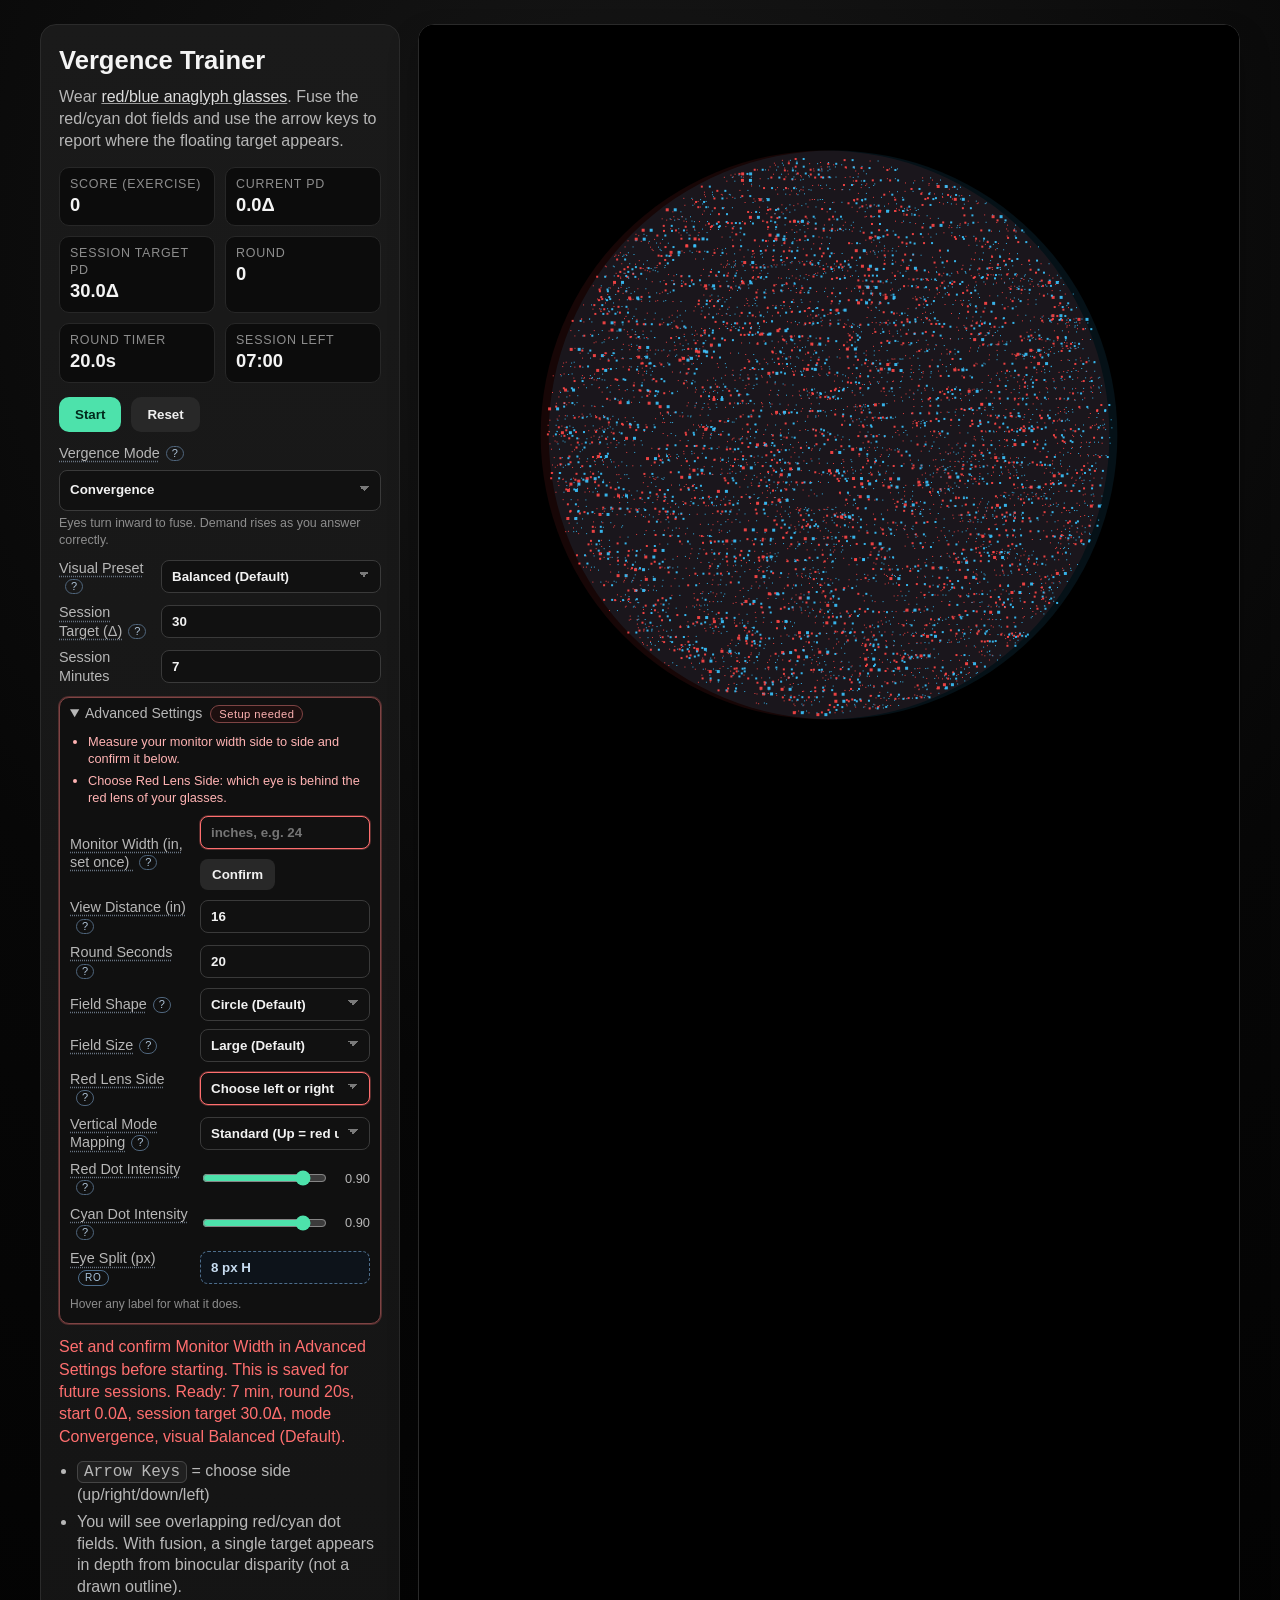
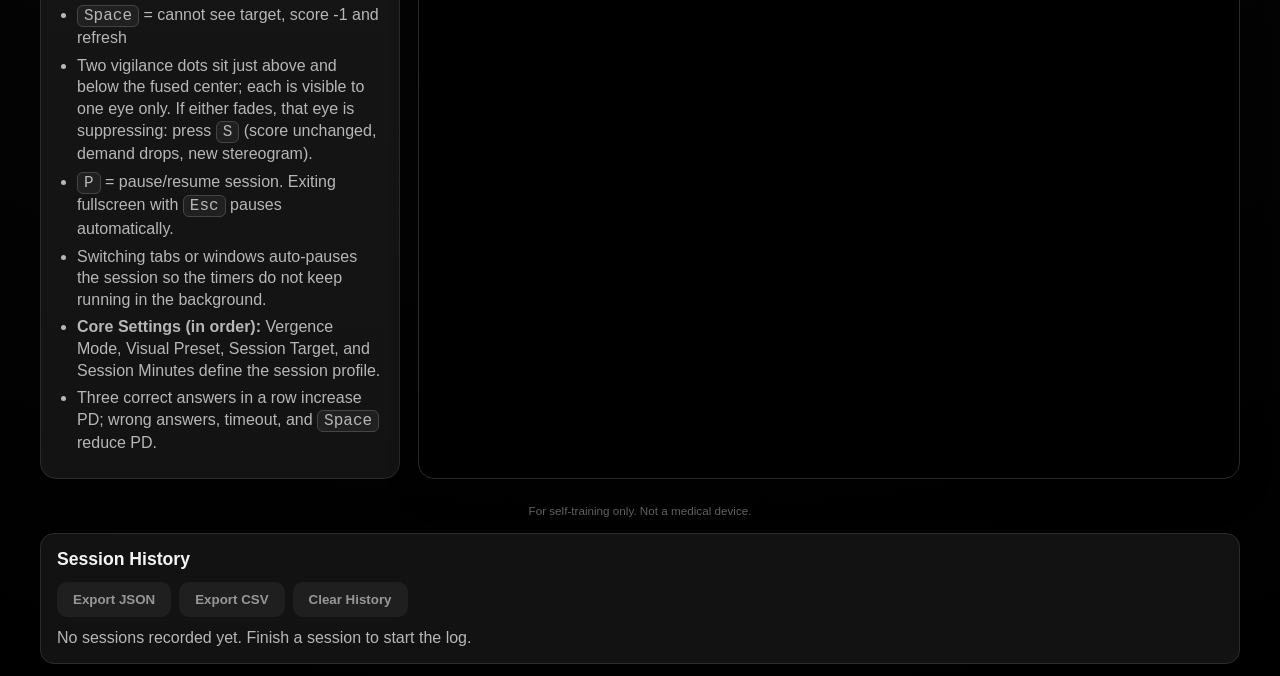
==== index.html @ b8f04f18 "feat: guided setup flow and hover documentation Real hover tooltips on every settings label replace " ====
<!doctype html>
<html lang="en">
  <head>
    <meta charset="UTF-8" />
    <meta name="viewport" content="width=device-width, initial-scale=1.0" />
    <title>Vergence Trainer</title>
    <link rel="stylesheet" href="styles.css" />
  </head>
  <body>
    <main class="layout">
      <section class="panel" aria-labelledby="appTitle">
        <h1 id="appTitle">Vergence Trainer</h1>
        <p class="intro-copy">
          Wear
          <a href="https://en.wikipedia.org/wiki/Anaglyph_3D" target="_blank" rel="noopener noreferrer">red/blue anaglyph glasses</a>.
          Fuse the red/cyan dot fields and use the arrow keys to report where
          the floating target appears.
        </p>

        <div class="hud">
          <div class="hud-item">
            <span class="label">Score (Exercise)</span>
            <strong id="score">0</strong>
          </div>
          <div class="hud-item">
            <span class="label">Current PD</span>
            <strong id="prism">0Δ</strong>
          </div>
          <div class="hud-item">
            <span class="label">Session Target PD</span>
            <strong id="goalPdHud">30Δ</strong>
          </div>
          <div class="hud-item">
            <span class="label">Round</span>
            <strong id="round">0</strong>
          </div>
          <div class="hud-item">
            <span class="label">Round Timer</span>
            <strong id="timer">20.0s</strong>
          </div>
          <div class="hud-item">
            <span class="label">Session Left</span>
            <strong id="sessionTimer">07:00</strong>
          </div>
        </div>

        <div class="controls">
          <button id="startBtn" type="button">Start</button>
          <button id="resetBtn" type="button" class="ghost">Reset</button>
        </div>

        <div class="setup-grid core-setup">
          <label
            for="vergenceMode"
            class="has-tooltip tip-wide"
            data-tip="- Convergence: eyes turn inward. Builds the reserve used for near work like reading.
- Divergence: eyes relax outward. Trains control for distance viewing.
- Alternating: swaps direction every round. Trains flexibility between the two.
- Random: unpredictable direction each round, so you cannot anticipate.
- Facility: jumps between a fixed easy/hard pair, scored in cycles per minute. Trains switching speed.
- Vergence Up/Down: vertical alignment work. Doctor-directed only."
          >Vergence Mode</label>
          <select id="vergenceMode"></select>
          <p id="vergenceModeDescription" class="mode-description"></p>
          <label
            for="visualPreset"
            class="has-tooltip"
            data-tip="How the dot field looks: dot sizes and how strongly the target stands out. Fine Dots is the hardest to see."
          >Visual Preset</label>
          <select id="visualPreset"></select>
          <label
            for="goalPd"
            class="has-tooltip"
            data-tip="The demand, in prism diopters, you are aiming to reach this session. Hitting it shows Target Met in the summary."
          >Session Target (Δ)</label>
          <input
            id="goalPd"
            type="number"
            min="1"
            max="500"
            step="1"
            value="30"
          />
          <label for="sessionMinutes">Session Minutes</label>
          <input
            id="sessionMinutes"
            type="number"
            min="1"
            max="30"
            step="1"
            value="7"
          />
        </div>

        <details class="advanced-setup">
          <summary>Advanced Settings<span id="setupNeededBadge" class="setup-badge" hidden>Setup needed</span></summary>
          <ul id="setupChecklist" class="setup-checklist" hidden></ul>
          <div class="setup-grid">
            <label
              for="monitorWidth"
              class="monitor-width-label has-tooltip"
              data-tip="Measure your screen side to side (not diagonally), in inches. Everything the app says in prism diopters is scaled from this, so it has to be right. If your measurement lands between marks, round up. Asked once, then saved in this browser."
            >
              Monitor Width (in, set once)
            </label>
            <div class="monitor-width-controls">
              <input
                id="monitorWidth"
                type="number"
                min="10"
                max="60"
                step="0.5"
                placeholder="inches, e.g. 24"
              />
              <button id="monitorWidthConfirmBtn" type="button" class="ghost" hidden>Confirm</button>
            </div>
            <label
              for="viewDistance"
              class="has-tooltip"
              data-tip="How far your eyes sit from the screen, in inches. Used together with Monitor Width to convert pixels into prism diopters."
            >View Distance (in)</label>
            <input
              id="viewDistance"
              type="number"
              min="8"
              max="60"
              step="0.5"
              value="16"
            />
            <label
              for="startPd"
              class="debug-only has-tooltip"
              data-tip="Debug only: the demand the session starts at instead of zero."
            >Start PD (Δ)</label>
            <input
              id="startPd"
              class="debug-only"
              type="number"
              min="0"
              max="500"
              step="1"
              value="0"
            />
            <label
              for="roundSeconds"
              class="has-tooltip"
              data-tip="How long you get to answer each round. Running out of time beeps and scores -1."
            >Round Seconds</label>
            <input
              id="roundSeconds"
              type="number"
              min="5"
              max="120"
              step="1"
              value="20"
            />
            <label
              for="fieldShape"
              class="has-tooltip"
              data-tip="The outline of the dot field, circle or square. Purely visual preference."
            >Field Shape</label>
            <select id="fieldShape">
              <option value="circle">Circle (Default)</option>
              <option value="square">Square</option>
            </select>
            <label
              for="fieldSize"
              class="has-tooltip"
              data-tip="Shrinks the whole dot field. A smaller field gives your eyes less to lock onto, which makes fusion harder."
            >Field Size</label>
            <select id="fieldSize">
              <option value="large">Large (Default)</option>
              <option value="medium">Medium</option>
              <option value="small">Small (Harder)</option>
            </select>
            <label
              for="redLensSide"
              class="has-tooltip"
              data-tip="Look at your glasses: which eye is behind the red lens? This sets which direction counts as convergence, so it must be answered once before starting. To double-check: in Convergence mode the fused field should float in front of the screen; if it sinks behind, pick the other side."
            >
              Red Lens Side
            </label>
            <select id="redLensSide">
              <option value="" disabled hidden>Choose left or right</option>
              <option value="left">Left eye</option>
              <option value="right">Right eye</option>
            </select>
            <label
              for="verticalPolarity"
              class="has-tooltip"
              data-tip="Flips which direction counts as Vergence Up versus Vergence Down, if testing with your doctor shows your setup runs opposite."
            >Vertical Mode Mapping</label>
            <select id="verticalPolarity">
              <option value="standard">Standard (Up = red up)</option>
              <option value="flipped">Flipped (Up = blue up)</option>
            </select>
            <label
              for="leftDotIntensity"
              class="has-tooltip"
              data-tip="Fixes ghosting: with glasses on, close one eye at a time. If red dots faintly show through the wrong lens, lower this until they disappear."
            >Red Dot Intensity</label>
            <div class="intensity-control">
              <input id="leftDotIntensity" type="range" min="0.3" max="1" step="0.05" value="0.9" />
              <span id="leftDotIntensityValue" class="intensity-value">0.90</span>
            </div>
            <label
              for="rightDotIntensity"
              class="has-tooltip"
              data-tip="Fixes ghosting: with glasses on, close one eye at a time. If cyan dots faintly show through the wrong lens, lower this until they disappear."
            >Cyan Dot Intensity</label>
            <div class="intensity-control">
              <input id="rightDotIntensity" type="range" min="0.3" max="1" step="0.05" value="0.9" />
              <span id="rightDotIntensityValue" class="intensity-value">0.90</span>
            </div>
            <label
              for="lrSplit"
              class="readonly-label has-tooltip"
              data-tip="Read-only: how far apart the red and cyan fields are drawn right now, in screen pixels, tagged H (horizontal) or V (vertical)."
            >Eye Split (px)</label>
            <input id="lrSplit" type="text" value="0 px" readonly />
          </div>
          <p class="advanced-hint">Hover any label for what it does.</p>
          <ul class="advanced-help-list debug-only">
            <li><strong>Debug Shortcuts:</strong> <kbd>[</kbd> or <kbd>-</kbd> / <kbd>_</kbd> for -1; <kbd>]</kbd> or <kbd>=</kbd> / <kbd>+</kbd> for +1. Works in fullscreen.</li>
          </ul>
        </details>
        <p id="status" class="status" aria-live="polite">Press Start to begin.</p>
        <div id="pauseCard" class="pause-card" hidden>
          <strong class="pause-title">Session Paused</strong>
          <div class="pause-grid">
            <span class="pause-key">Exercise</span>
            <strong id="pauseExerciseName">Vergence Trainer</strong>
            <span class="pause-key">Vergence</span>
            <strong id="pauseVergenceMode">Convergence</strong>
            <span class="pause-key">Eye Split</span>
            <strong id="pauseLrSplit">0 px</strong>
          </div>
        </div>
        <p id="debugStatus" class="debug-status" hidden></p>
        <div id="debugControls" class="debug-controls" hidden>
          <button id="debugDownBtn" type="button" class="ghost debug-btn" aria-label="Decrease difficulty">-</button>
          <button id="debugUpBtn" type="button" class="ghost debug-btn" aria-label="Increase difficulty">+</button>
        </div>

        <ul class="instructions">
          <li><kbd>Arrow Keys</kbd> = choose side (up/right/down/left)</li>
          <li>
            You will see overlapping red/cyan dot fields. With fusion,
            a single target appears in depth from binocular disparity (not a
            drawn outline).
          </li>
          <li><kbd>Space</kbd> = cannot see target, score -1 and refresh</li>
          <li>
            Two vigilance dots sit just above and below the fused center; each
            is visible to one eye only. If either fades, that eye is
            suppressing: press <kbd>S</kbd> (score unchanged, demand drops,
            new stereogram).
          </li>
          <li><kbd>P</kbd> = pause/resume session. Exiting fullscreen with <kbd>Esc</kbd> pauses automatically.</li>
          <li>Switching tabs or windows auto-pauses the session so the timers do not keep running in the background.</li>
          <li>
            <strong>Core Settings (in order):</strong> Vergence Mode,
            Visual Preset, Session Target, and Session Minutes define the
            session profile.
          </li>
          <li>
            Three correct answers in a row increase PD; wrong answers, timeout,
            and <kbd>Space</kbd> reduce PD.
          </li>
        </ul>
      </section>

      <section id="viewerWrap" class="viewer-wrap">
        <canvas
          id="viewer"
          width="680"
          height="680"
          aria-label="Vergence training target"
          role="img"
        ></canvas>
      </section>
    </main>
    <p class="disclaimer-note page-footer-warning">
      For self-training only. Not a medical device.
    </p>

    <section id="summaryCard" class="summary-card hidden" aria-live="polite">
      <h2>Session Summary</h2>
      <div class="summary-grid">
        <div><span>Result</span><strong id="sumResult">-</strong></div>
        <div><span>Best PD</span><strong id="sumBestPd">0Δ</strong></div>
        <div><span>Session Target PD</span><strong id="sumGoalPd">30Δ</strong></div>
        <div><span>Total Score</span><strong id="sumScore">0</strong></div>
        <div><span>Exercise Scores</span><strong id="sumExerciseScores">Convergence 0 | Divergence 0</strong></div>
        <div><span>Ranges (Break/Rec)</span><strong id="sumRanges">-</strong></div>
        <div><span>Facility</span><strong id="sumFacility">-</strong></div>
        <div><span>Rounds</span><strong id="sumRounds">0</strong></div>
        <div><span>Session Time</span><strong id="sumDuration">00:00</strong></div>
        <div><span>Correct</span><strong id="sumCorrect">0</strong></div>
        <div><span>Wrong</span><strong id="sumWrong">0</strong></div>
        <div><span>Timeouts</span><strong id="sumTimeouts">0</strong></div>
        <div><span>Skips</span><strong id="sumSkips">0</strong></div>
        <div><span>Suppressions</span><strong id="sumSuppressions">0</strong></div>
      </div>
    </section>

    <section id="historyCard" class="summary-card history-card">
      <h2>Session History</h2>
      <div class="history-actions">
        <button id="historyExportJsonBtn" type="button" class="ghost">Export JSON</button>
        <button id="historyExportCsvBtn" type="button" class="ghost">Export CSV</button>
        <button id="historyClearBtn" type="button" class="ghost">Clear History</button>
      </div>
      <p id="historyEmpty">No sessions recorded yet. Finish a session to start the log.</p>
      <div id="historyTrendWrap" class="history-trend-wrap" hidden>
        <div class="trend-legend">
          <span class="trend-legend-item"><i class="trend-swatch trend-swatch-best"></i>Best PD</span>
          <span class="trend-legend-item"><i class="trend-swatch trend-swatch-break"></i>Break point</span>
        </div>
        <canvas
          id="historyTrend"
          height="160"
          role="img"
          aria-label="Best PD and break point per session over time"
        ></canvas>
        <div id="historyTrendTooltip" class="trend-tooltip" hidden></div>
      </div>
      <div class="history-table-wrap">
        <table id="historyTable" hidden>
          <thead>
            <tr>
              <th>Date</th>
              <th>Mode</th>
              <th>Best PD</th>
              <th>Break/Rec</th>
              <th>Score</th>
              <th>Rounds</th>
              <th>Suppr.</th>
            </tr>
          </thead>
          <tbody id="historyTableBody"></tbody>
        </table>
      </div>
    </section>

    <script src="config.js"></script>
    <script src="vergence-core.js"></script>
    <script src="app.js"></script>
  </body>
</html>
---- styles.css ----
:root {
  --bg: #050505;
  --panel: #131313;
  --text: #f4f4f4;
  --muted: #b7b7b7;
  --accent: #4de2ab;
  --danger: #ff6f6f;
}

* {
  box-sizing: border-box;
}

[hidden] {
  display: none !important;
}

body {
  margin: 0;
  min-height: 100vh;
  font-family: "Trebuchet MS", "Segoe UI", sans-serif;
  line-height: 1.35;
  background: radial-gradient(circle at 50% 10%, #171717 0%, #070707 40%, #000000 100%);
  color: var(--text);
}

body.session-active {
  display: grid;
  place-items: center;
  background: #000;
}

body.session-active .layout {
  width: min(96vw, 96vh);
  margin: 0;
  grid-template-columns: 1fr;
  gap: 0;
}

body.session-active .panel {
  display: none;
}

body.session-active .viewer-wrap {
  border-color: #000;
  border-radius: 0;
  box-shadow: none;
  background: #000;
}

body.session-active #viewer {
  width: min(96vw, 96vh);
  max-width: 96vw;
  max-height: 96vh;
}

.layout {
  width: min(1200px, 96vw);
  margin: 24px auto;
  display: grid;
  grid-template-columns: minmax(290px, 360px) 1fr;
  gap: 18px;
}

.panel {
  padding: 18px;
  border: 1px solid #2b2b2b;
  border-radius: 16px;
  background: linear-gradient(180deg, #1a1a1a, var(--panel));
}

h1 {
  margin: 0 0 8px;
  font-size: 1.6rem;
}

p {
  margin: 0 0 14px;
  color: var(--muted);
  line-height: 1.4;
}

.intro-copy a,
.intro-copy a:visited {
  color: #dedede;
  text-decoration-color: #9a9a9a;
}

.intro-copy a:hover,
.intro-copy a:focus-visible {
  color: #f4f4f4;
  text-decoration-color: #d0d0d0;
}

.hud {
  display: grid;
  grid-template-columns: repeat(2, minmax(100px, 1fr));
  gap: 10px;
  margin-bottom: 14px;
}

.hud-item {
  padding: 8px 10px;
  border-radius: 10px;
  background: #0c0c0c;
  border: 1px solid #272727;
}

.label {
  display: block;
  font-size: 0.78rem;
  letter-spacing: 0.06em;
  text-transform: uppercase;
  color: #8d8d8d;
}

.hud-item strong {
  font-size: 1.15rem;
}

.controls {
  display: flex;
  gap: 10px;
  margin-bottom: 12px;
}

.setup-grid {
  display: grid;
  grid-template-columns: minmax(0, 1fr) 170px;
  align-items: center;
  column-gap: 12px;
  row-gap: 8px;
}

.core-setup {
  margin-bottom: 12px;
  grid-template-columns: minmax(0, 1fr) minmax(0, 220px);
}

.core-setup label[for="vergenceMode"],
.core-setup #vergenceMode {
  grid-column: 1 / -1;
}

.debug-only {
  display: none;
}

body.debug-mode .debug-only {
  display: revert;
}

body.training-live .intro-copy,
body.training-live .core-setup,
body.training-live .advanced-setup,
body.training-live .instructions {
  display: none;
}

.advanced-setup {
  margin: 0 0 12px;
  border: 1px solid #2f2f2f;
  border-radius: 10px;
  background: #101010;
  padding: 6px 10px 10px;
}

.advanced-setup.needs-attention {
  border-color: #7e4444;
  box-shadow: 0 0 0 1px rgb(255 111 111 / 25%);
}

.advanced-setup summary {
  cursor: pointer;
  font-size: 0.88rem;
  color: var(--muted);
  user-select: none;
}

.setup-checklist {
  margin: 10px 0 2px;
  padding-left: 18px;
  color: #ffb3b3;
  font-size: 0.8rem;
}

.setup-checklist li {
  margin-bottom: 4px;
  line-height: 1.35;
}

.setup-badge {
  white-space: nowrap;
  margin-left: 8px;
  padding: 2px 8px;
  border-radius: 999px;
  border: 1px solid #7e4444;
  background: #1d0f0f;
  color: #ffb3b3;
  font-size: 0.7rem;
  letter-spacing: 0.04em;
}

.setup-grid input.needs-value,
.setup-grid select.needs-value {
  border-color: var(--danger);
  box-shadow: 0 0 0 1px rgb(255 111 111 / 30%);
}

.advanced-hint {
  margin: 10px 0 0;
  font-size: 0.75rem;
  color: #8d8d8d;
}

.core-setup .mode-description {
  grid-column: 1 / -1;
  margin: -4px 0 2px;
  font-size: 0.78rem;
  color: #8d8d8d;
  line-height: 1.35;
}

.advanced-setup .setup-grid {
  margin-top: 10px;
}

.advanced-help-list {
  margin: 10px 0 0;
  padding-left: 18px;
  color: #a0a5aa;
  font-size: 0.78rem;
}

.advanced-help-list li {
  margin-bottom: 5px;
  line-height: 1.35;
}

/* Labels wrap instead of overflowing, so a long label can never run under
   the control next to it no matter how the text changes later. */
.setup-grid label {
  font-size: 0.9rem;
  color: var(--muted);
  white-space: normal;
  overflow-wrap: break-word;
  min-width: 0;
  line-height: 1.28;
}

.setup-grid label.has-tooltip {
  cursor: help;
  position: relative;
  text-decoration-line: underline;
  text-decoration-style: dotted;
  text-decoration-color: #687482;
  text-underline-offset: 3px;
}

.setup-grid label.has-tooltip::before {
  content: attr(data-tip);
  white-space: pre-line;
  position: absolute;
  left: 0;
  bottom: calc(100% + 8px);
  width: 250px;
  padding: 8px 10px;
  border-radius: 8px;
  border: 1px solid #44576c;
  background: #0f1722;
  color: #d8e4f0;
  font-size: 0.75rem;
  font-weight: 400;
  line-height: 1.4;
  white-space: normal;
  z-index: 6;
  opacity: 0;
  visibility: hidden;
  pointer-events: none;
  transition: opacity 120ms ease;
}

.setup-grid label.has-tooltip:hover::before {
  opacity: 1;
  visibility: visible;
}

.setup-grid label.tip-wide::before {
  width: 300px;
}

.setup-grid label.has-tooltip::after {
  content: "?";
  display: inline-block;
  margin-left: 6px;
  padding: 0 5px;
  border: 1px solid #4f657c;
  border-radius: 999px;
  color: #aec3d8;
  font-size: 0.69rem;
  line-height: 1.2;
  vertical-align: 1px;
}

.setup-grid label.readonly-label::after {
  content: "RO";
  margin-left: 8px;
  padding: 1px 6px;
  border-radius: 999px;
  border: 1px solid #4d6d8b;
  color: #a8c4dc;
  font-size: 0.63rem;
  letter-spacing: 0.08em;
  text-transform: uppercase;
}

.setup-grid input,
.setup-grid select {
  width: 100%;
  padding: 8px 10px;
  border-radius: 8px;
  border: 1px solid #3a3a3a;
  background: #111;
  color: #f2f2f2;
  font-weight: 700;
}

.intensity-control {
  display: flex;
  align-items: center;
  gap: 8px;
}

.setup-grid .intensity-control input[type="range"] {
  padding: 0;
  border: 0;
  background: transparent;
  accent-color: var(--accent);
}

.intensity-value {
  min-width: 2.6em;
  text-align: right;
  font-size: 0.8rem;
  color: var(--muted);
}

.monitor-width-controls {
  display: flex;
  flex-direction: column;
  align-items: stretch;
  gap: 10px;
}

.monitor-width-controls input {
  min-width: 0;
}

.monitor-width-controls button {
  padding: 8px 12px;
  border-radius: 8px;
  white-space: nowrap;
  align-self: flex-start;
}

.setup-grid select {
  appearance: none;
  background-image: linear-gradient(45deg, transparent 50%, #7a7a7a 50%), linear-gradient(135deg, #7a7a7a 50%, transparent 50%);
  background-position: calc(100% - 16px) calc(50% - 2px), calc(100% - 11px) calc(50% - 2px);
  background-size: 5px 5px, 5px 5px;
  background-repeat: no-repeat;
  padding-right: 30px;
}

#vergenceMode {
  white-space: normal;
  line-height: 1.2;
  min-height: 2.55rem;
}

#vergenceMode option {
  white-space: normal;
}

.setup-grid input:disabled,
.setup-grid select:disabled {
  opacity: 0.7;
}

.setup-grid input[readonly] {
  background: #0d131a;
  border: 1px dashed #4d6d8b;
  color: #c7dcf0;
  cursor: default;
  font-weight: 600;
}

button {
  border: 0;
  border-radius: 10px;
  padding: 10px 16px;
  font-weight: 700;
  cursor: pointer;
  background: var(--accent);
  color: #02291c;
}

button:disabled {
  opacity: 0.6;
  cursor: not-allowed;
}

button:focus-visible,
.setup-grid input:focus-visible,
.setup-grid select:focus-visible {
  outline: 2px solid var(--accent);
  outline-offset: 2px;
}

button.ghost {
  background: #282828;
  color: #f0f0f0;
}

.status {
  min-height: 22px;
  margin-bottom: 12px;
  color: var(--text);
}

.disclaimer-note {
  margin: 10px auto 14px;
  color: #868686;
  font-size: 0.73rem;
  opacity: 0.72;
  text-align: center;
}

.page-footer-warning {
  width: min(1200px, 96vw);
}

body.training-live .page-footer-warning,
body.session-active .page-footer-warning {
  display: none;
}

.status.danger {
  color: var(--danger);
}

.pause-card {
  margin: -2px 0 12px;
  padding: 10px 12px;
  border-radius: 10px;
  border: 1px solid #2e4f6e;
  background: #0f1722;
}

.pause-title {
  display: block;
  margin-bottom: 8px;
  font-size: 0.9rem;
}

.pause-grid {
  display: grid;
  grid-template-columns: 88px minmax(0, 1fr);
  column-gap: 10px;
  row-gap: 5px;
  align-items: center;
}

.pause-key {
  font-size: 0.72rem;
  text-transform: uppercase;
  letter-spacing: 0.06em;
  color: #a0b6cc;
}

.debug-status {
  margin: -4px 0 12px;
  padding: 8px 10px;
  border-radius: 8px;
  border: 1px dashed #33584a;
  background: #0d1512;
  color: #a7f4d6;
  font-family: ui-monospace, SFMono-Regular, Menlo, monospace;
  font-size: 0.78rem;
  line-height: 1.35;
}

.debug-controls {
  display: flex;
  gap: 8px;
  margin: -6px 0 12px;
}

.debug-btn {
  min-width: 44px;
  padding: 8px 12px;
  font-size: 1.05rem;
  line-height: 1;
}

.instructions {
  margin: 0;
  padding-left: 18px;
  color: var(--muted);
}

.instructions li {
  margin-bottom: 6px;
}

kbd {
  font-family: ui-monospace, SFMono-Regular, Menlo, monospace;
  background: #202020;
  border: 1px solid #454545;
  border-radius: 6px;
  padding: 1px 6px;
}

.viewer-wrap {
  border-radius: 16px;
  border: 1px solid #2a2a2a;
  overflow: hidden;
  background: #000;
  box-shadow: 0 16px 30px rgb(0 0 0 / 25%);
}

.summary-card {
  width: min(1200px, 96vw);
  margin: 12px auto 24px;
  padding: 14px 16px;
  border-radius: 14px;
  border: 1px solid #2b2b2b;
  background: #121212;
}

.summary-card.hidden {
  display: none;
}

.summary-card h2 {
  margin: 0 0 10px;
  font-size: 1.1rem;
}

.summary-grid {
  display: grid;
  grid-template-columns: repeat(auto-fit, minmax(130px, 1fr));
  gap: 8px;
}

.summary-grid div {
  padding: 8px 10px;
  border-radius: 9px;
  background: #0c0c0c;
  border: 1px solid #292929;
}

.summary-grid span {
  display: block;
  color: var(--muted);
  font-size: 0.77rem;
  text-transform: uppercase;
  letter-spacing: 0.05em;
}

.summary-grid strong {
  font-size: 1rem;
}

#viewer {
  width: 100%;
  height: auto;
  display: block;
  background: #000;
}

body.training-live .history-card,
body.session-active .history-card {
  display: none;
}

.history-actions {
  display: flex;
  gap: 8px;
  margin-bottom: 10px;
}

.history-table-wrap {
  overflow-x: auto;
}

.history-card table {
  width: 100%;
  border-collapse: collapse;
  font-size: 0.85rem;
}

.history-card th,
.history-card td {
  padding: 6px 10px;
  text-align: left;
  border-bottom: 1px solid #242424;
  white-space: nowrap;
}

.history-card th {
  color: var(--muted);
  font-size: 0.72rem;
  text-transform: uppercase;
  letter-spacing: 0.05em;
}

#historyEmpty {
  margin: 0;
  color: var(--muted);
}

.history-trend-wrap {
  position: relative;
  margin-bottom: 12px;
}

#historyTrend {
  display: block;
  width: 100%;
  height: 160px;
}

.trend-legend {
  display: flex;
  gap: 14px;
  margin-bottom: 6px;
  font-size: 0.78rem;
  color: var(--muted);
}

.trend-legend-item {
  display: inline-flex;
  align-items: center;
  gap: 6px;
}

.trend-swatch {
  width: 10px;
  height: 10px;
  border-radius: 3px;
}

.trend-swatch-best {
  background: #28a878;
}

.trend-swatch-break {
  background: #5b8ae6;
}

.trend-tooltip {
  position: absolute;
  top: 8px;
  padding: 6px 9px;
  border-radius: 8px;
  border: 1px solid #333;
  background: #1c1c1c;
  color: var(--text);
  font-size: 0.75rem;
  line-height: 1.4;
  pointer-events: none;
  white-space: nowrap;
  z-index: 2;
}

@media (max-width: 920px) {
  .layout {
    grid-template-columns: 1fr;
  }
}

@media (max-width: 520px) {
  .setup-grid {
    grid-template-columns: 1fr;
  }
}
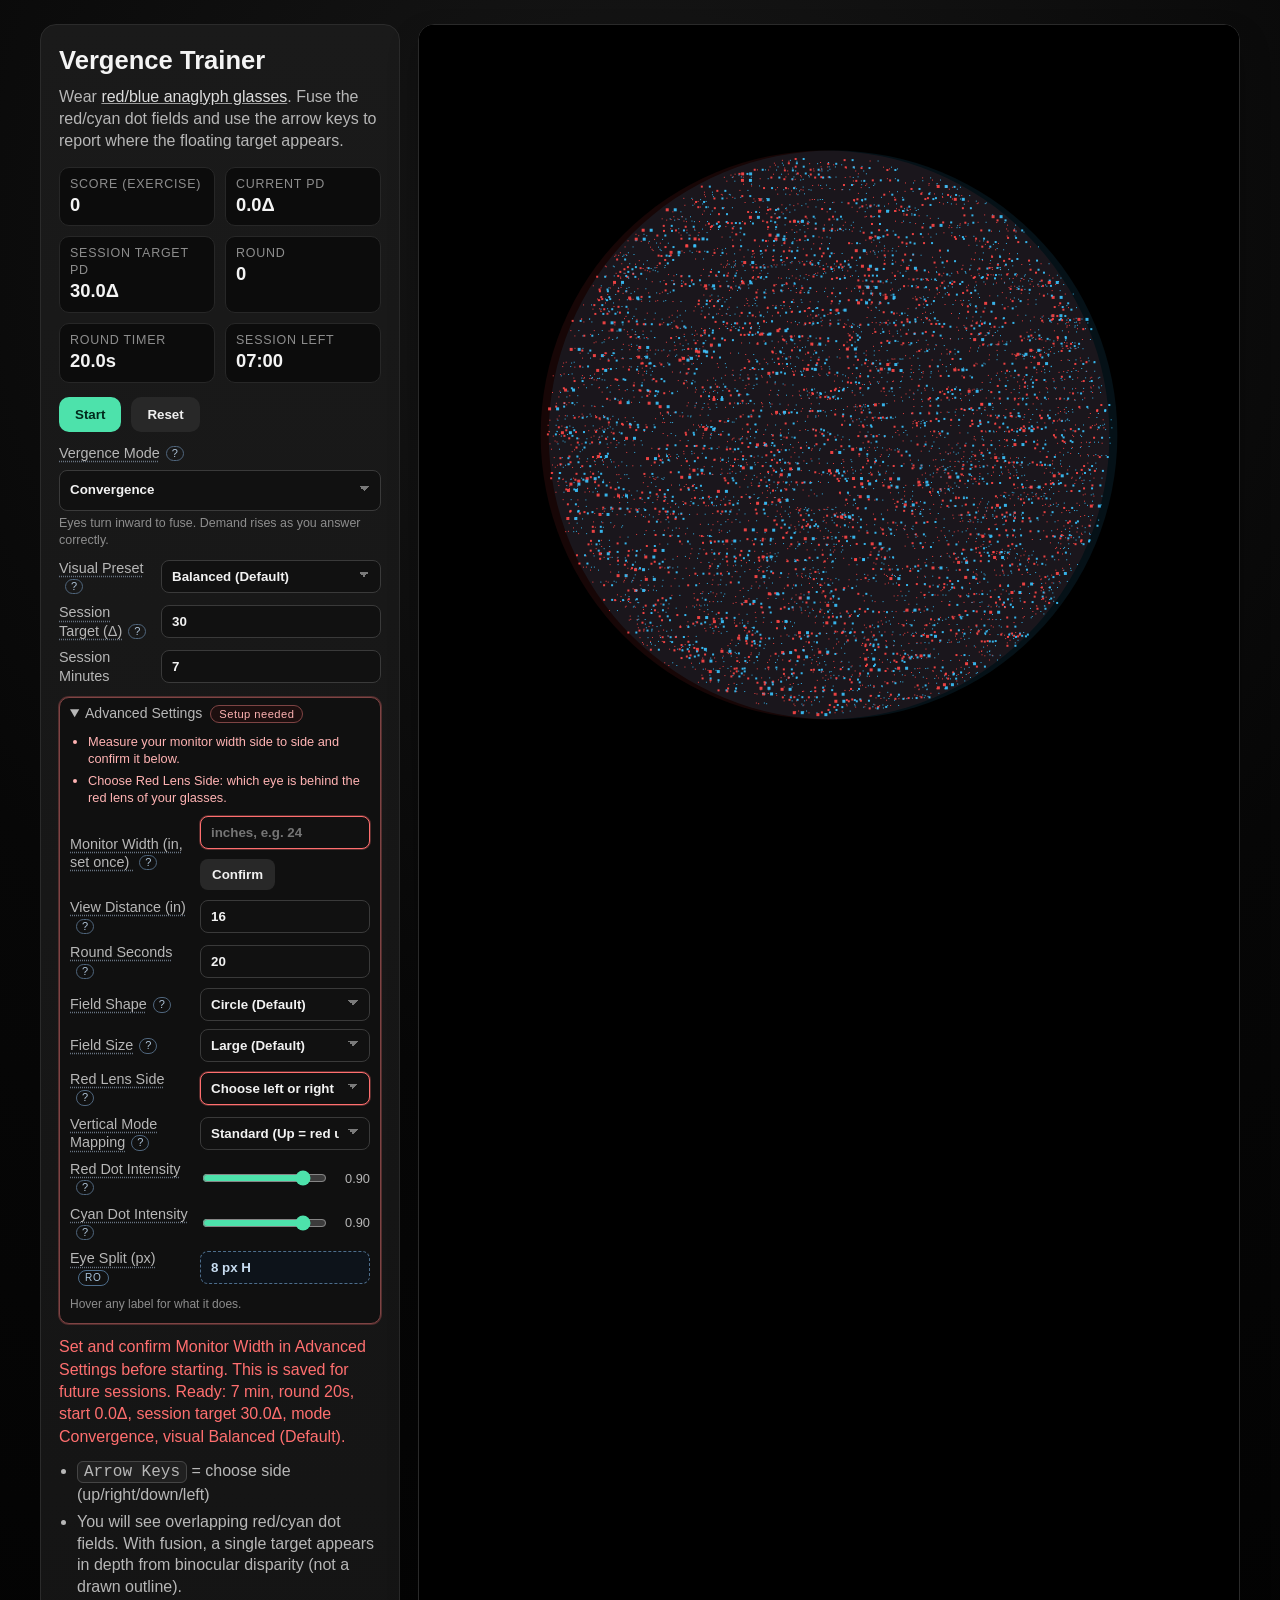
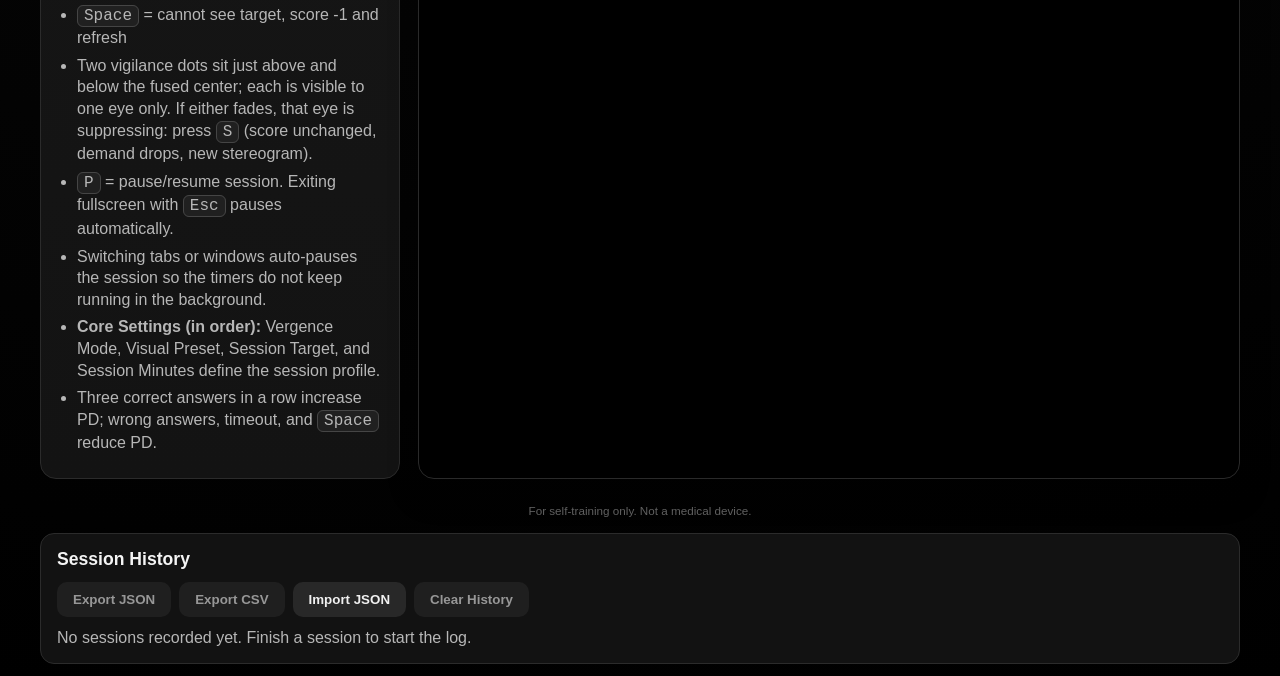
==== commit 9a48994d: "feat: import session history from an exported JSON file Adds an Import JSON control that merges a pr" ====
--- a/index.html
+++ b/index.html
@@ -309,7 +309,9 @@
       <div class="history-actions">
         <button id="historyExportJsonBtn" type="button" class="ghost">Export JSON</button>
         <button id="historyExportCsvBtn" type="button" class="ghost">Export CSV</button>
+        <button id="historyImportBtn" type="button" class="ghost">Import JSON</button>
         <button id="historyClearBtn" type="button" class="ghost">Clear History</button>
+        <input id="historyImportFile" type="file" accept="application/json,.json" hidden />
       </div>
       <p id="historyEmpty">No sessions recorded yet. Finish a session to start the log.</p>
       <div id="historyTrendWrap" class="history-trend-wrap" hidden>
--- a/styles.css
+++ b/styles.css
@@ -272,7 +272,6 @@
   font-size: 0.75rem;
   font-weight: 400;
   line-height: 1.4;
-  white-space: normal;
   z-index: 6;
   opacity: 0;
   visibility: hidden;
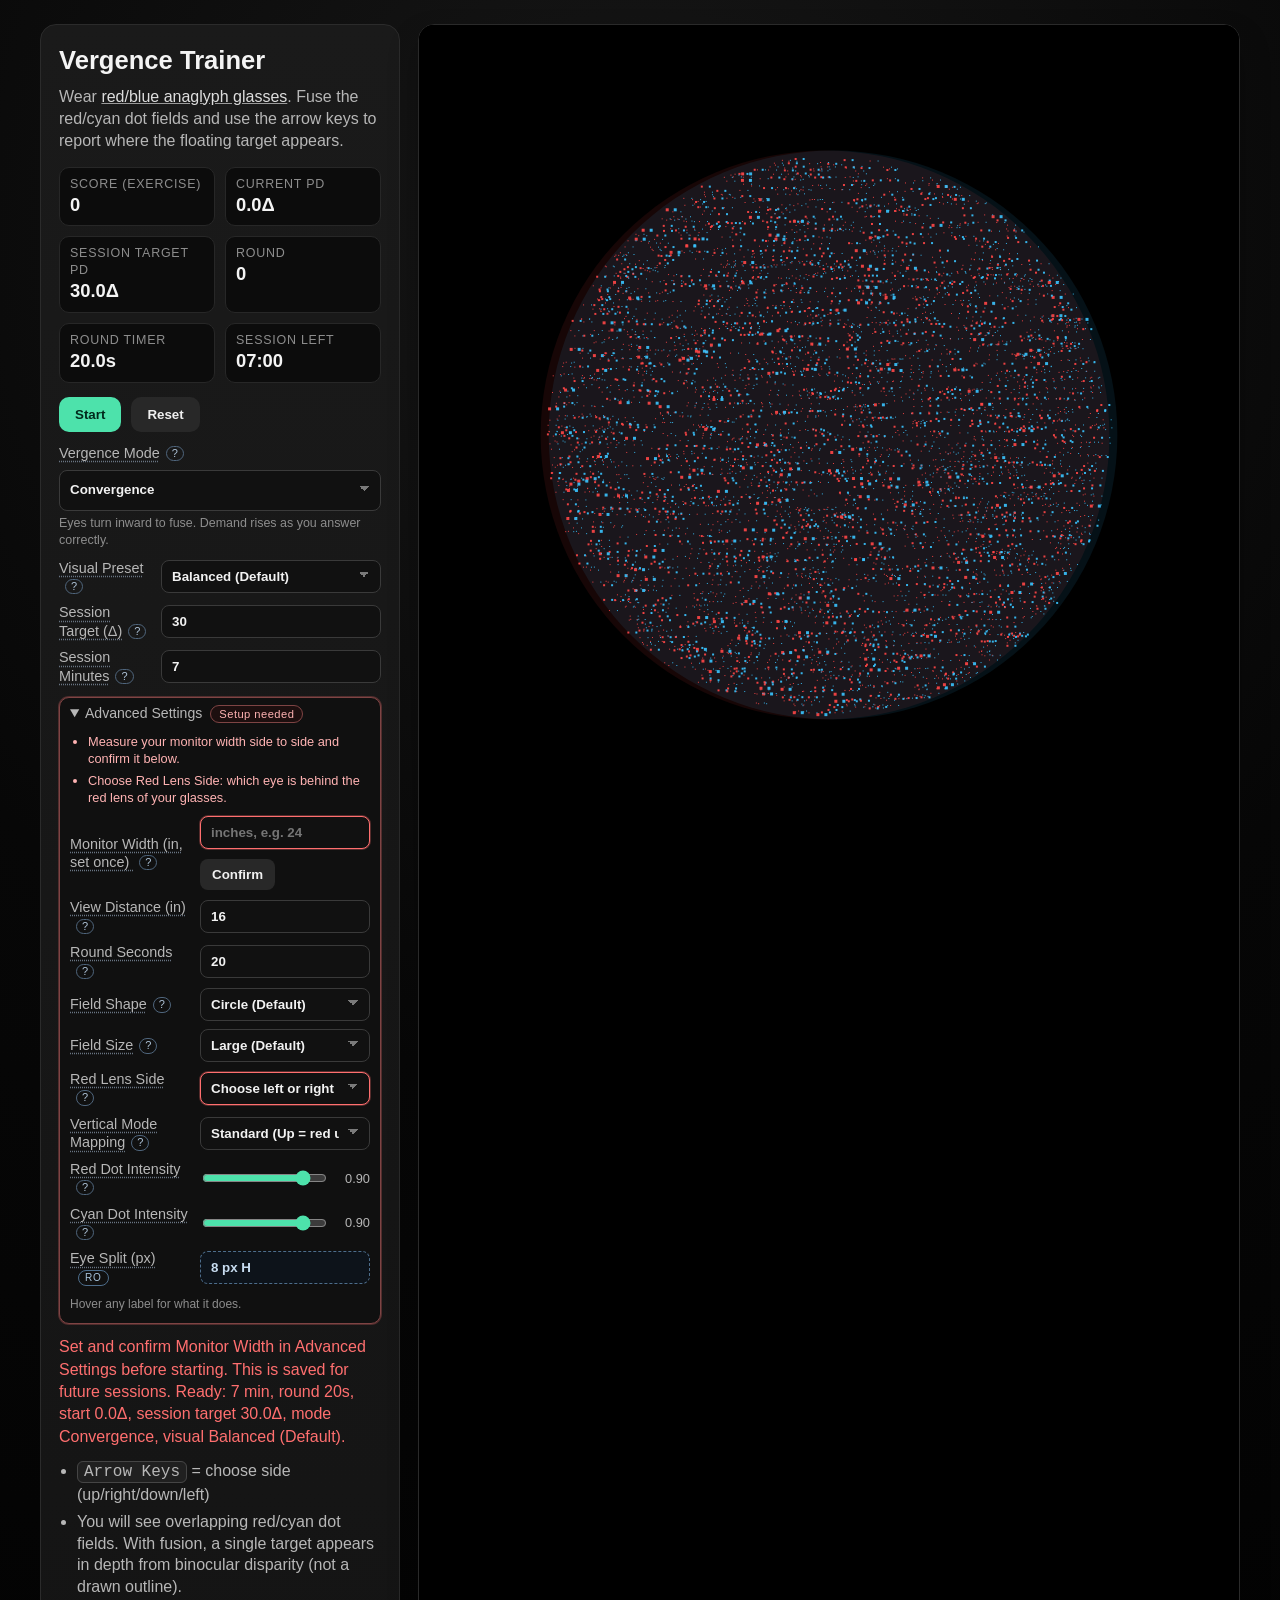
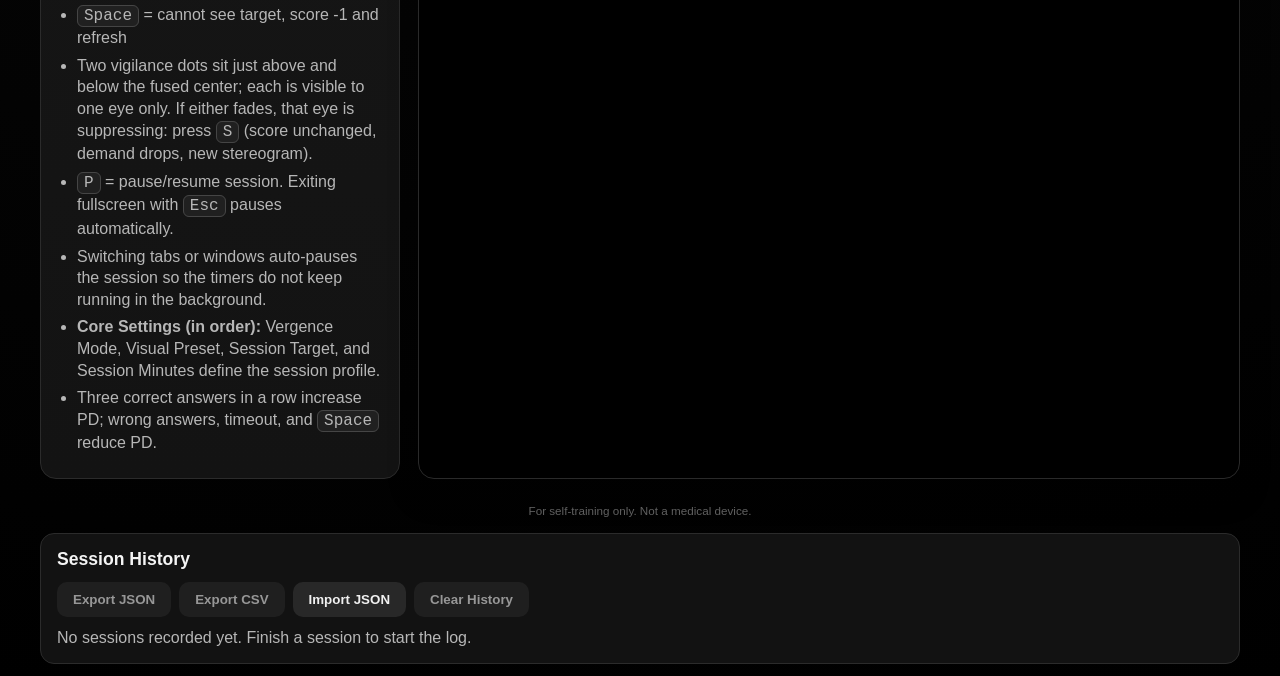
==== commit 8b632b87: "feat: explain defaults in setting tooltips The red/cyan dot intensity tooltips now say why the value" ====
--- a/index.html
+++ b/index.html
@@ -58,6 +58,7 @@
 - Alternating: swaps direction every round. Trains flexibility between the two.
 - Random: unpredictable direction each round, so you cannot anticipate.
 - Facility: jumps between a fixed easy/hard pair, scored in cycles per minute. Trains switching speed.
+- Smooth: convergence demand climbs slowly while you hold fusion. Trains smooth (tonic) vergence.
 - Vergence Up/Down: vertical alignment work. Doctor-directed only."
           >Vergence Mode</label>
           <select id="vergenceMode"></select>
@@ -81,7 +82,11 @@
             step="1"
             value="30"
           />
-          <label for="sessionMinutes">Session Minutes</label>
+          <label
+            for="sessionMinutes"
+            class="has-tooltip"
+            data-tip="How long the whole session runs before the summary appears."
+          >Session Minutes</label>
           <input
             id="sessionMinutes"
             type="number"
@@ -197,7 +202,7 @@
             <label
               for="leftDotIntensity"
               class="has-tooltip"
-              data-tip="Fixes ghosting: with glasses on, close one eye at a time. If red dots faintly show through the wrong lens, lower this until they disappear."
+              data-tip="Brightness of the red dots, 0.3 to 1.0. It sits just under full by default so the dots stay crisp without glare or bleed. Lower it if, with glasses on and one eye closed at a time, red dots show faintly through the wrong lens (ghosting)."
             >Red Dot Intensity</label>
             <div class="intensity-control">
               <input id="leftDotIntensity" type="range" min="0.3" max="1" step="0.05" value="0.9" />
@@ -206,7 +211,7 @@
             <label
               for="rightDotIntensity"
               class="has-tooltip"
-              data-tip="Fixes ghosting: with glasses on, close one eye at a time. If cyan dots faintly show through the wrong lens, lower this until they disappear."
+              data-tip="Brightness of the cyan dots, 0.3 to 1.0. It sits just under full by default so the dots stay crisp without glare or bleed. Lower it if, with glasses on and one eye closed at a time, cyan dots show faintly through the wrong lens (ghosting)."
             >Cyan Dot Intensity</label>
             <div class="intensity-control">
               <input id="rightDotIntensity" type="range" min="0.3" max="1" step="0.05" value="0.9" />
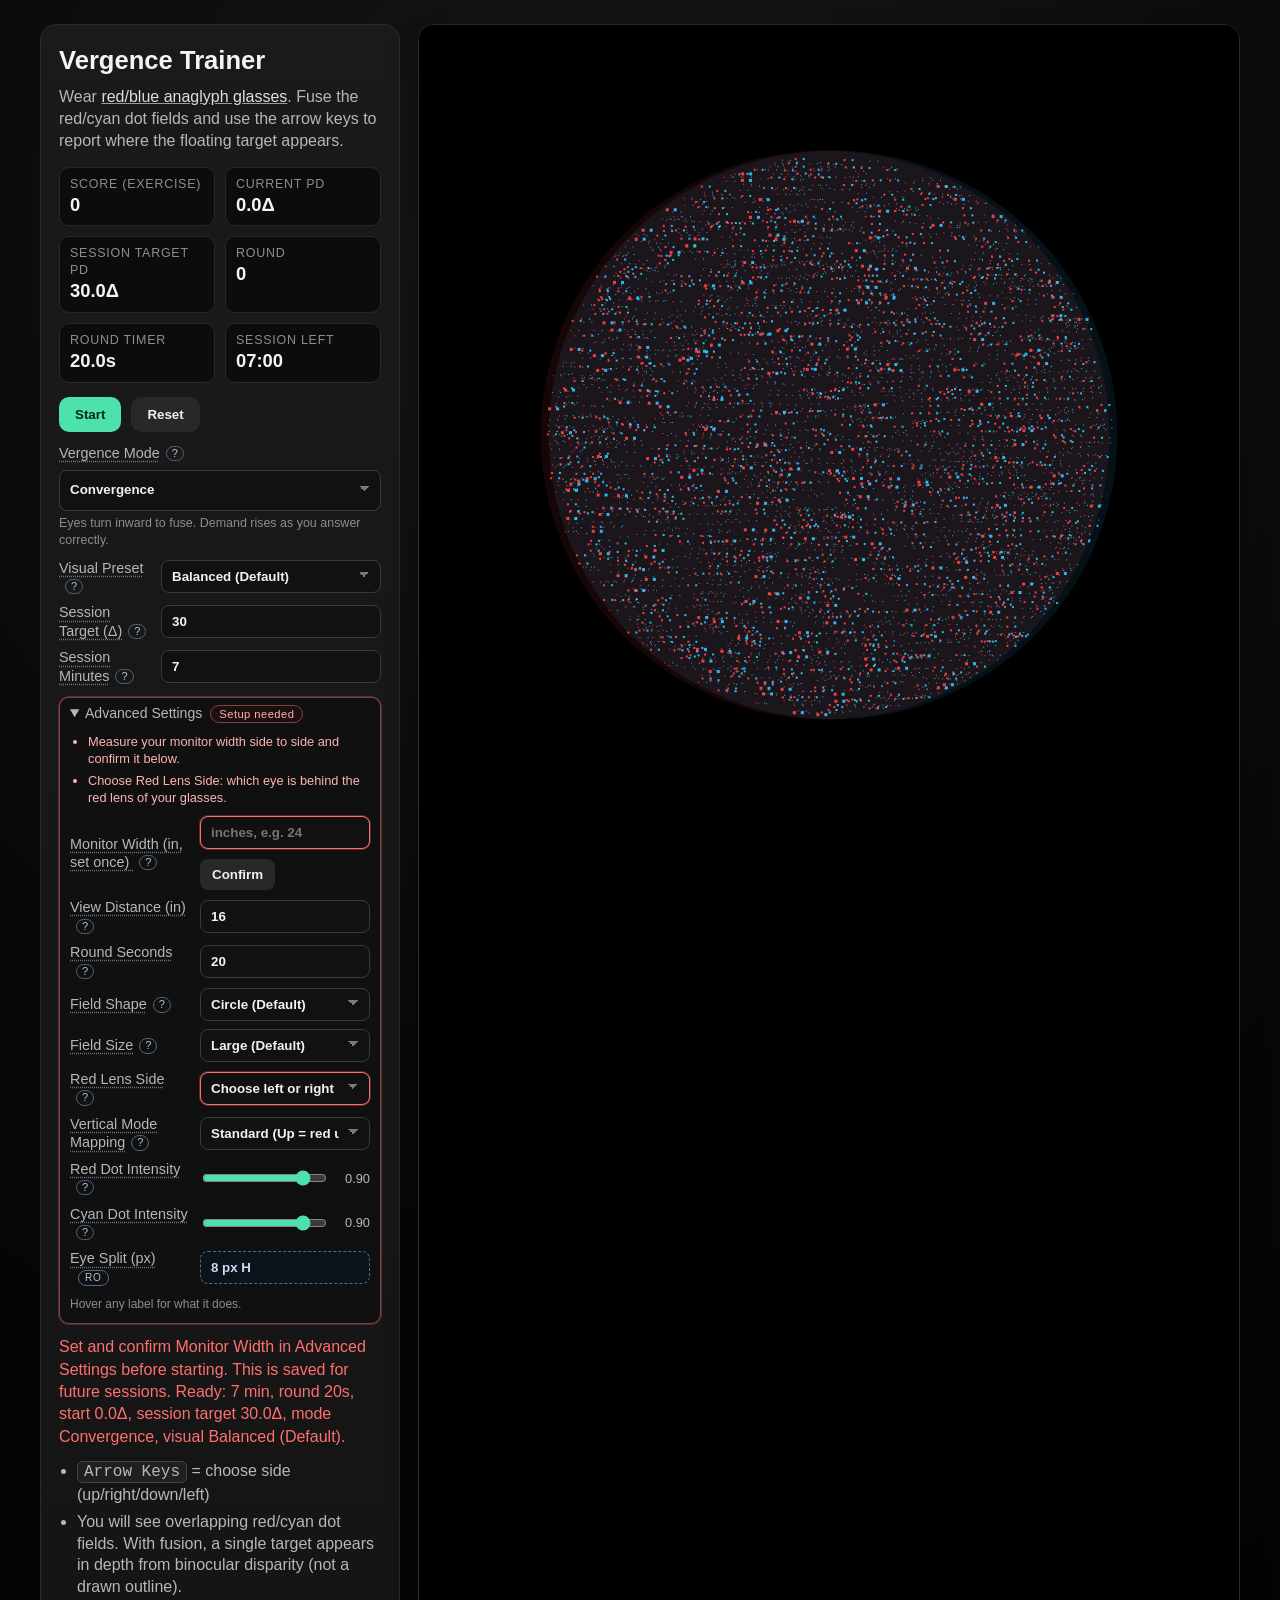
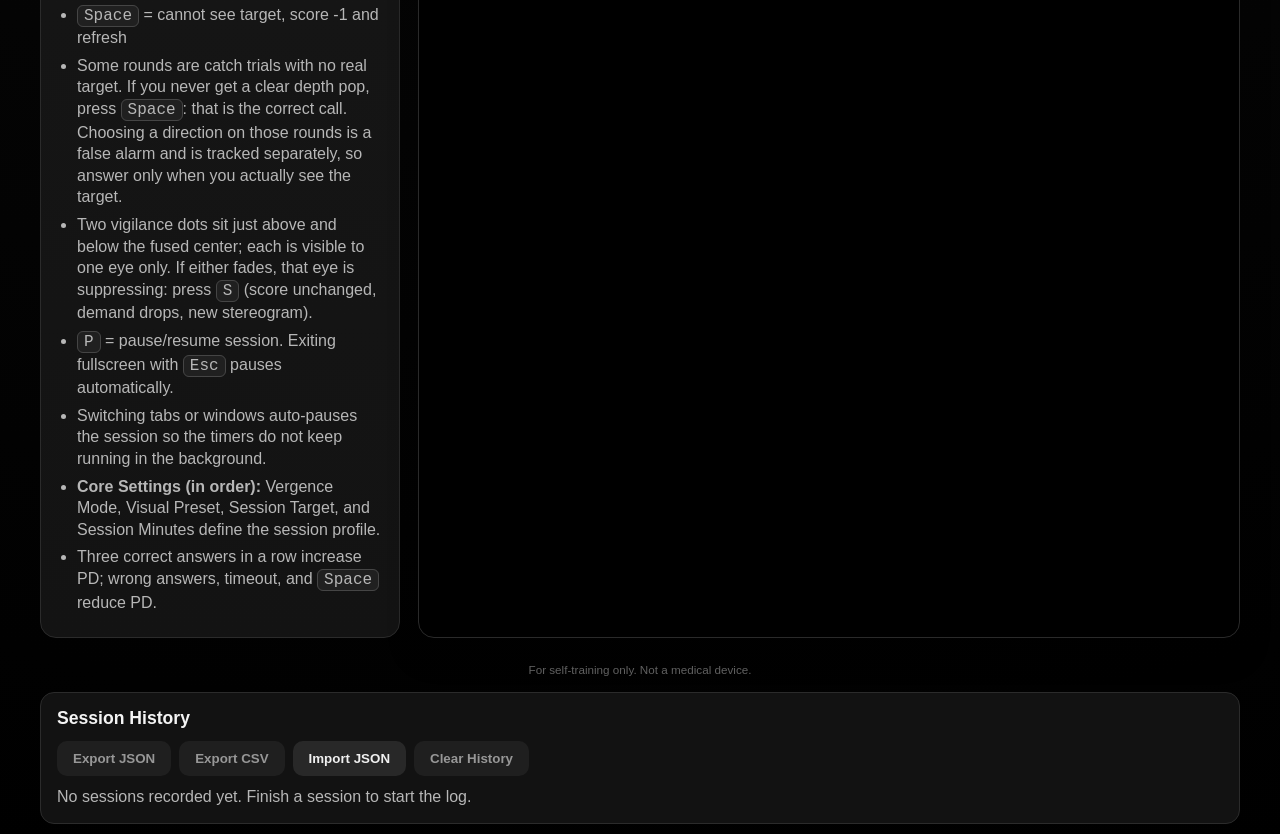
==== commit a83687ce: "feat: add catch trials to detect guessing A configurable fraction of rounds (default 15%) show no re" ====
--- a/index.html
+++ b/index.html
@@ -256,6 +256,12 @@
           </li>
           <li><kbd>Space</kbd> = cannot see target, score -1 and refresh</li>
           <li>
+            Some rounds are catch trials with no real target. If you never get
+            a clear depth pop, press <kbd>Space</kbd>: that is the correct call.
+            Choosing a direction on those rounds is a false alarm and is
+            tracked separately, so answer only when you actually see the target.
+          </li>
+          <li>
             Two vigilance dots sit just above and below the fused center; each
             is visible to one eye only. If either fades, that eye is
             suppressing: press <kbd>S</kbd> (score unchanged, demand drops,
@@ -306,6 +312,7 @@
         <div><span>Timeouts</span><strong id="sumTimeouts">0</strong></div>
         <div><span>Skips</span><strong id="sumSkips">0</strong></div>
         <div><span>Suppressions</span><strong id="sumSuppressions">0</strong></div>
+        <div><span>Catch Trials (false alarms)</span><strong id="sumCatch">-</strong></div>
       </div>
     </section>
 
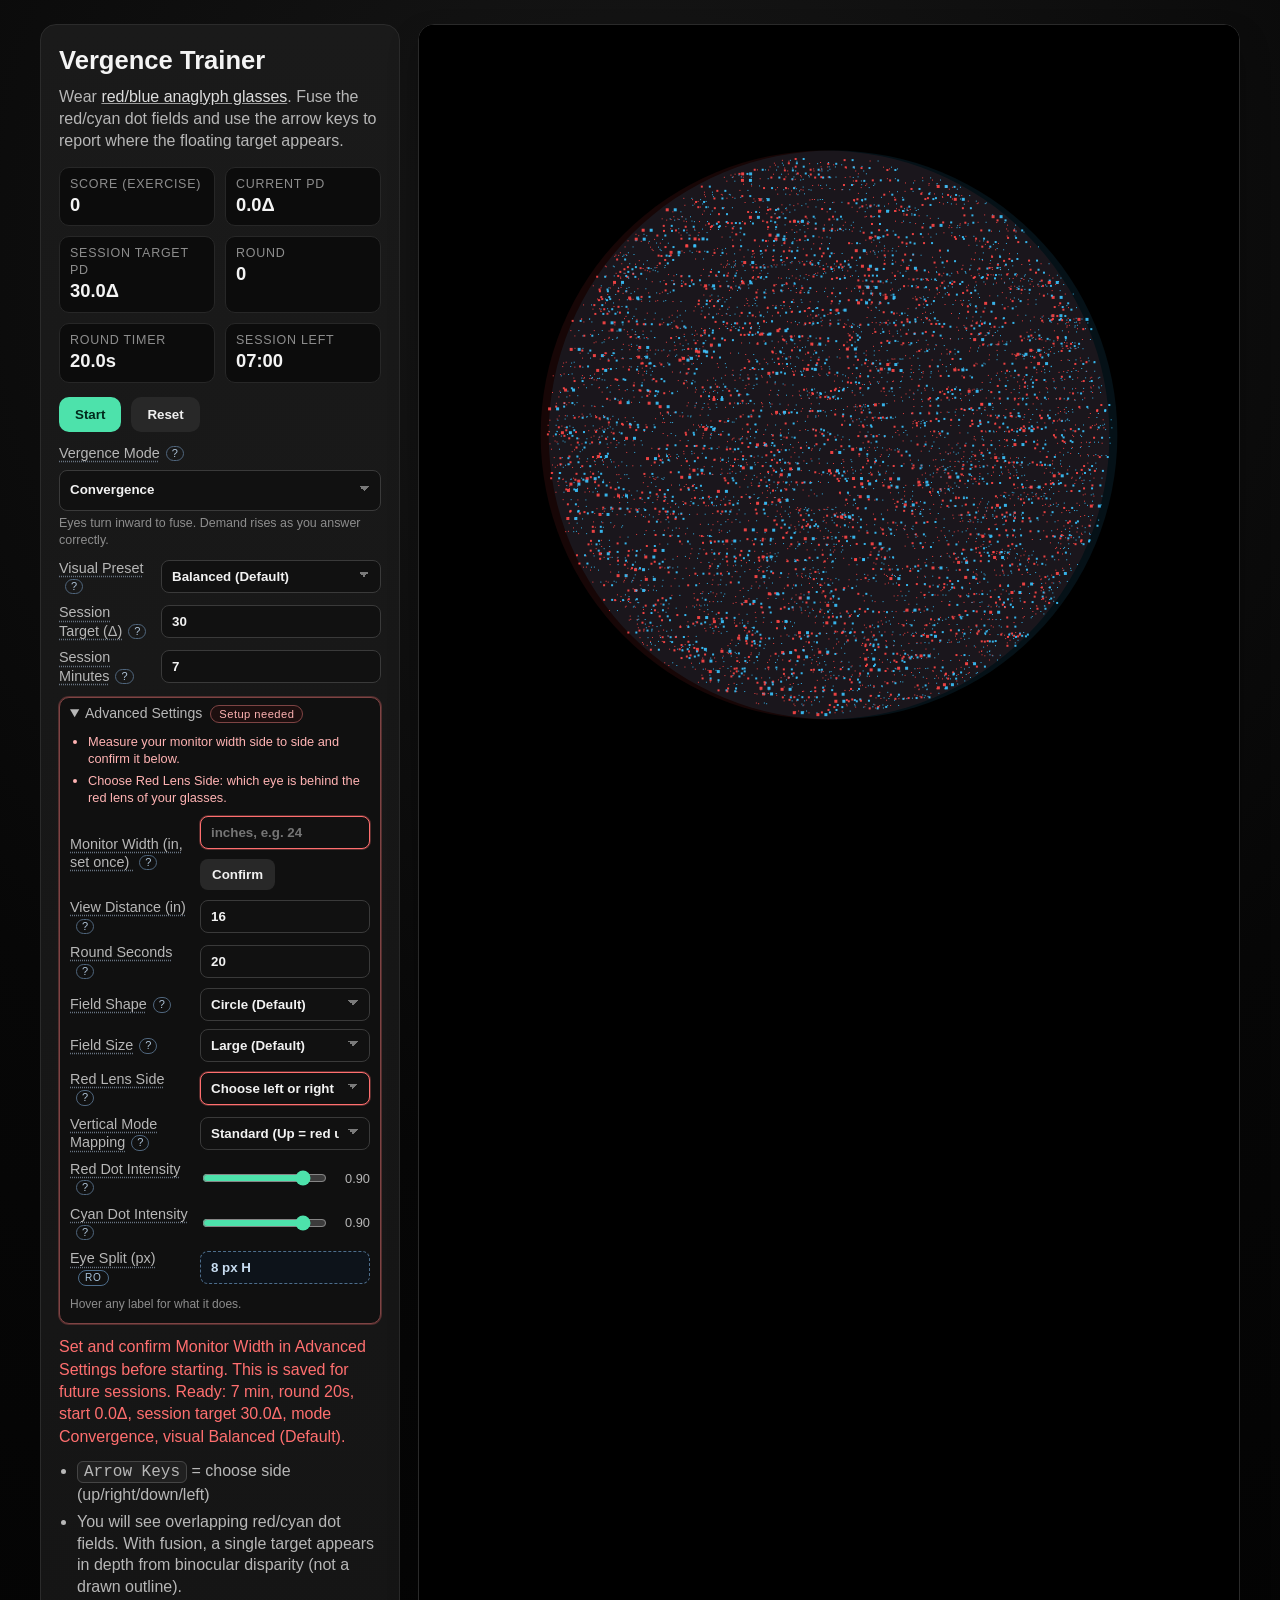
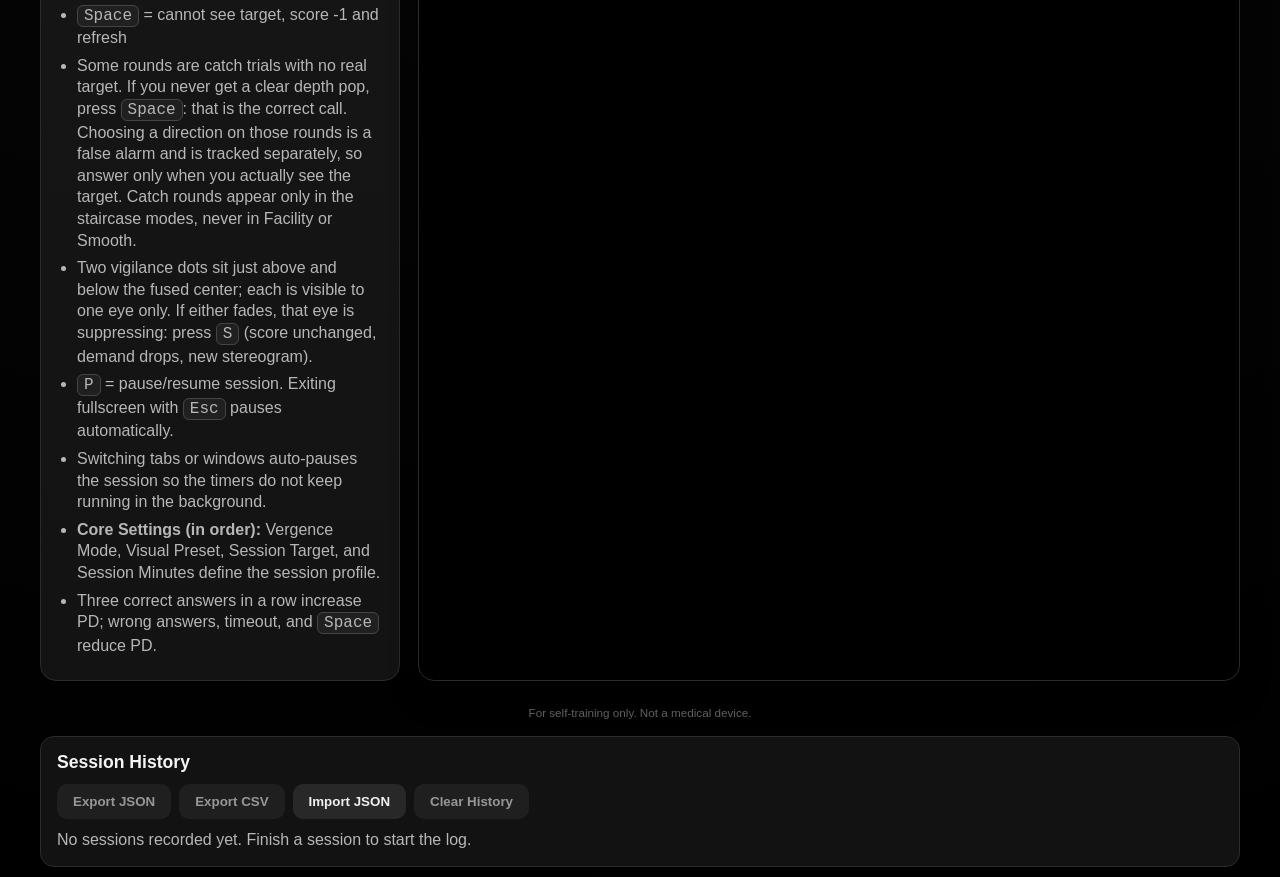
==== commit 17bfb927: "fix: restrict catch trials to staircase modes Catch trials no longer fire in facility mode, where de" ====
--- a/index.html
+++ b/index.html
@@ -260,6 +260,8 @@
             a clear depth pop, press <kbd>Space</kbd>: that is the correct call.
             Choosing a direction on those rounds is a false alarm and is
             tracked separately, so answer only when you actually see the target.
+            Catch rounds appear only in the staircase modes, never in Facility
+            or Smooth.
           </li>
           <li>
             Two vigilance dots sit just above and below the fused center; each
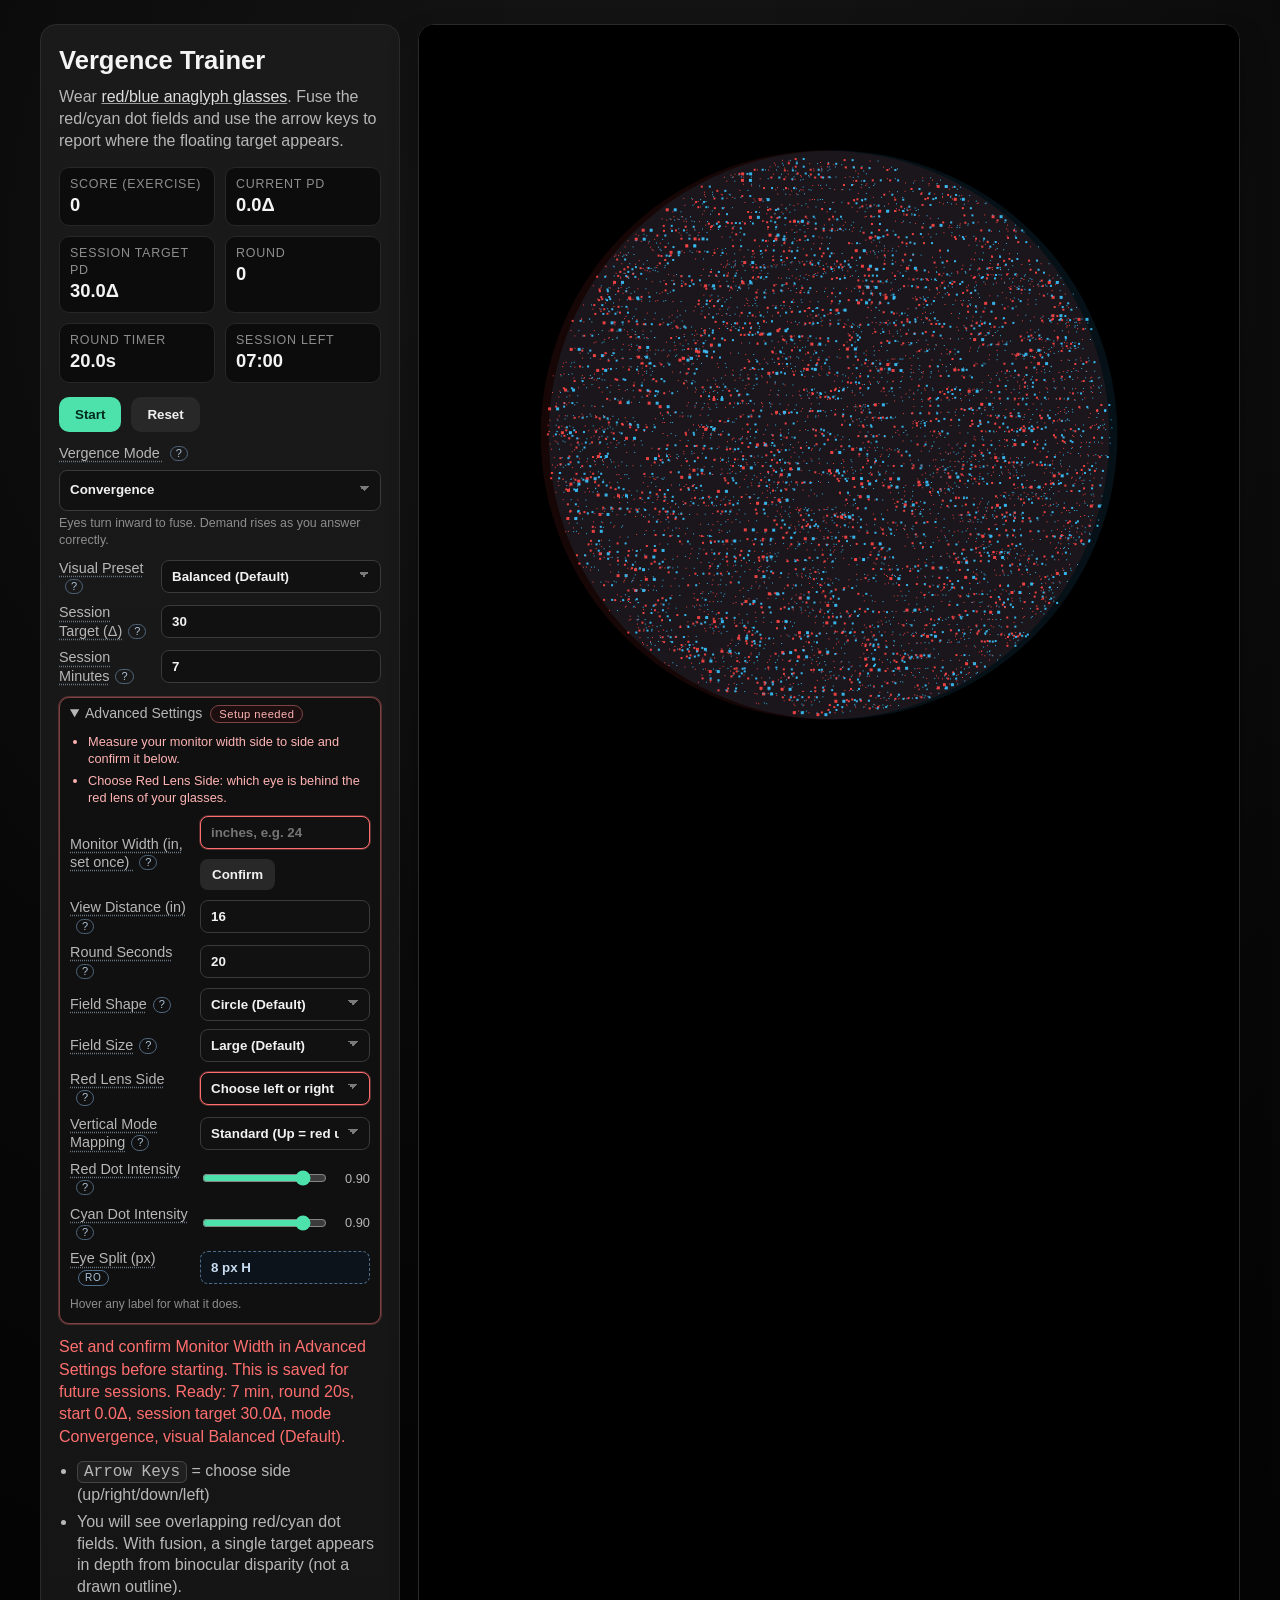
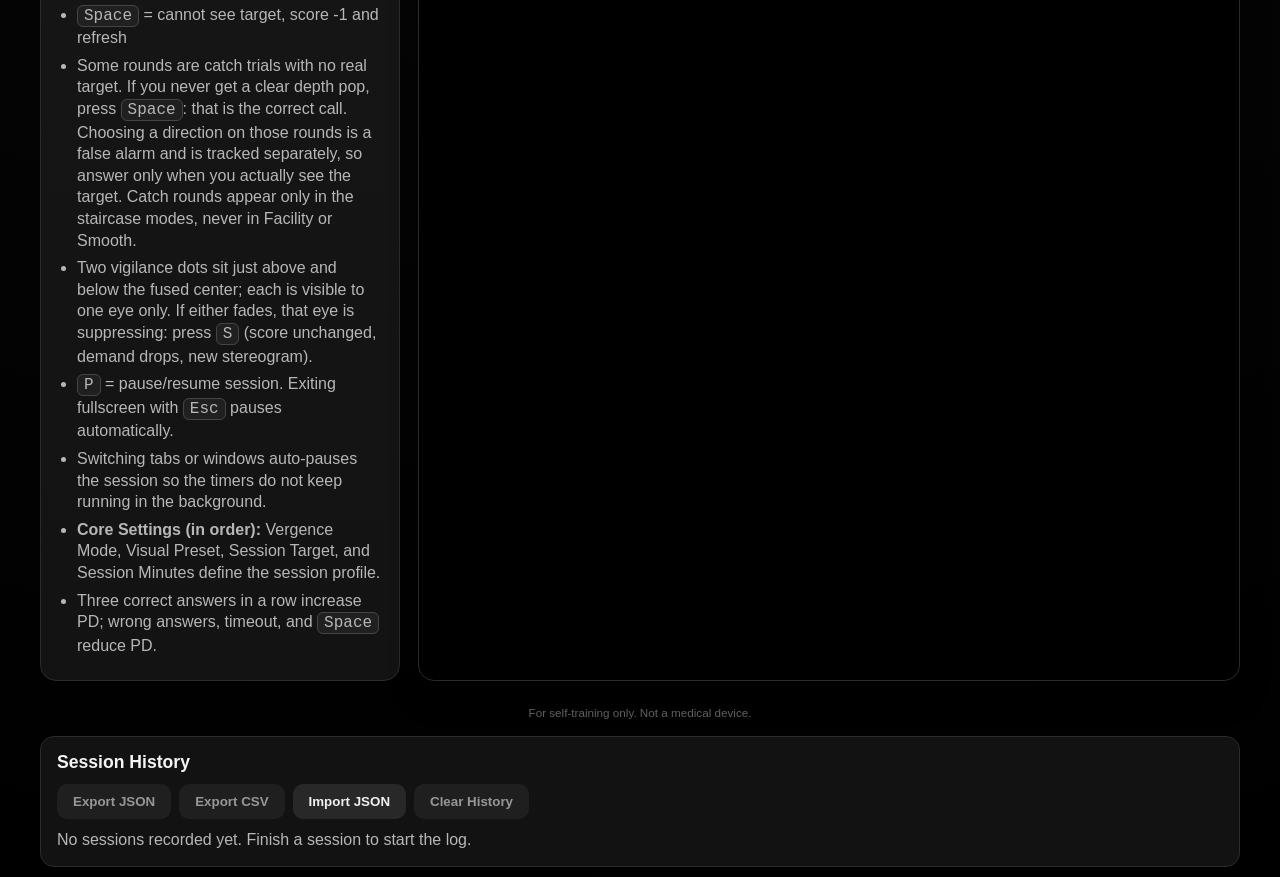
==== commit 0466ba3e: "fix: build the mode tooltip from the dropdown's own data The vergence mode tooltip is now generated " ====
--- a/index.html
+++ b/index.html
@@ -50,17 +50,10 @@
         </div>
 
         <div class="setup-grid core-setup">
-          <label
-            for="vergenceMode"
-            class="has-tooltip tip-wide"
-            data-tip="- Convergence: eyes turn inward. Builds the reserve used for near work like reading.
-- Divergence: eyes relax outward. Trains control for distance viewing.
-- Alternating: swaps direction every round. Trains flexibility between the two.
-- Random: unpredictable direction each round, so you cannot anticipate.
-- Facility: jumps between a fixed easy/hard pair, scored in cycles per minute. Trains switching speed.
-- Smooth: convergence demand climbs slowly while you hold fusion. Trains smooth (tonic) vergence.
-- Vergence Up/Down: vertical alignment work. Doctor-directed only."
-          >Vergence Mode</label>
+          <label for="vergenceMode" class="has-tooltip">
+            Vergence Mode
+            <span id="vergenceModeTipPanel" class="mode-tip-panel"></span>
+          </label>
           <select id="vergenceMode"></select>
           <p id="vergenceModeDescription" class="mode-description"></p>
           <label
--- a/styles.css
+++ b/styles.css
@@ -257,7 +257,7 @@
   text-underline-offset: 3px;
 }
 
-.setup-grid label.has-tooltip::before {
+.setup-grid label.has-tooltip[data-tip]::before {
   content: attr(data-tip);
   white-space: pre-line;
   position: absolute;
@@ -279,13 +279,60 @@
   transition: opacity 120ms ease;
 }
 
-.setup-grid label.has-tooltip:hover::before {
+.setup-grid label.has-tooltip[data-tip]:hover::before {
   opacity: 1;
   visibility: visible;
 }
 
-.setup-grid label.tip-wide::before {
-  width: 300px;
+/* Structured tooltip for the mode picker: built by JS from the same data as
+   the dropdown, so names, grouping, and order always match it. */
+.mode-tip-panel {
+  display: block;
+  position: absolute;
+  left: 0;
+  top: calc(100% + 6px);
+  width: 330px;
+  padding: 10px 12px;
+  border-radius: 8px;
+  border: 1px solid #44576c;
+  background: #0f1722;
+  color: #d8e4f0;
+  font-size: 0.75rem;
+  font-weight: 400;
+  line-height: 1.45;
+  z-index: 6;
+  opacity: 0;
+  visibility: hidden;
+  pointer-events: none;
+  transition: opacity 120ms ease;
+}
+
+.setup-grid label.has-tooltip:hover .mode-tip-panel {
+  opacity: 1;
+  visibility: visible;
+}
+
+.mode-tip-group {
+  display: block;
+  margin: 9px 0 3px;
+  font-size: 0.66rem;
+  letter-spacing: 0.07em;
+  text-transform: uppercase;
+  color: #7f93a8;
+}
+
+.mode-tip-group:first-child {
+  margin-top: 0;
+}
+
+.mode-tip-item {
+  display: block;
+  margin-bottom: 4px;
+  padding-left: 10px;
+}
+
+.mode-tip-item strong {
+  color: #f0f5fa;
 }
 
 .setup-grid label.has-tooltip::after {
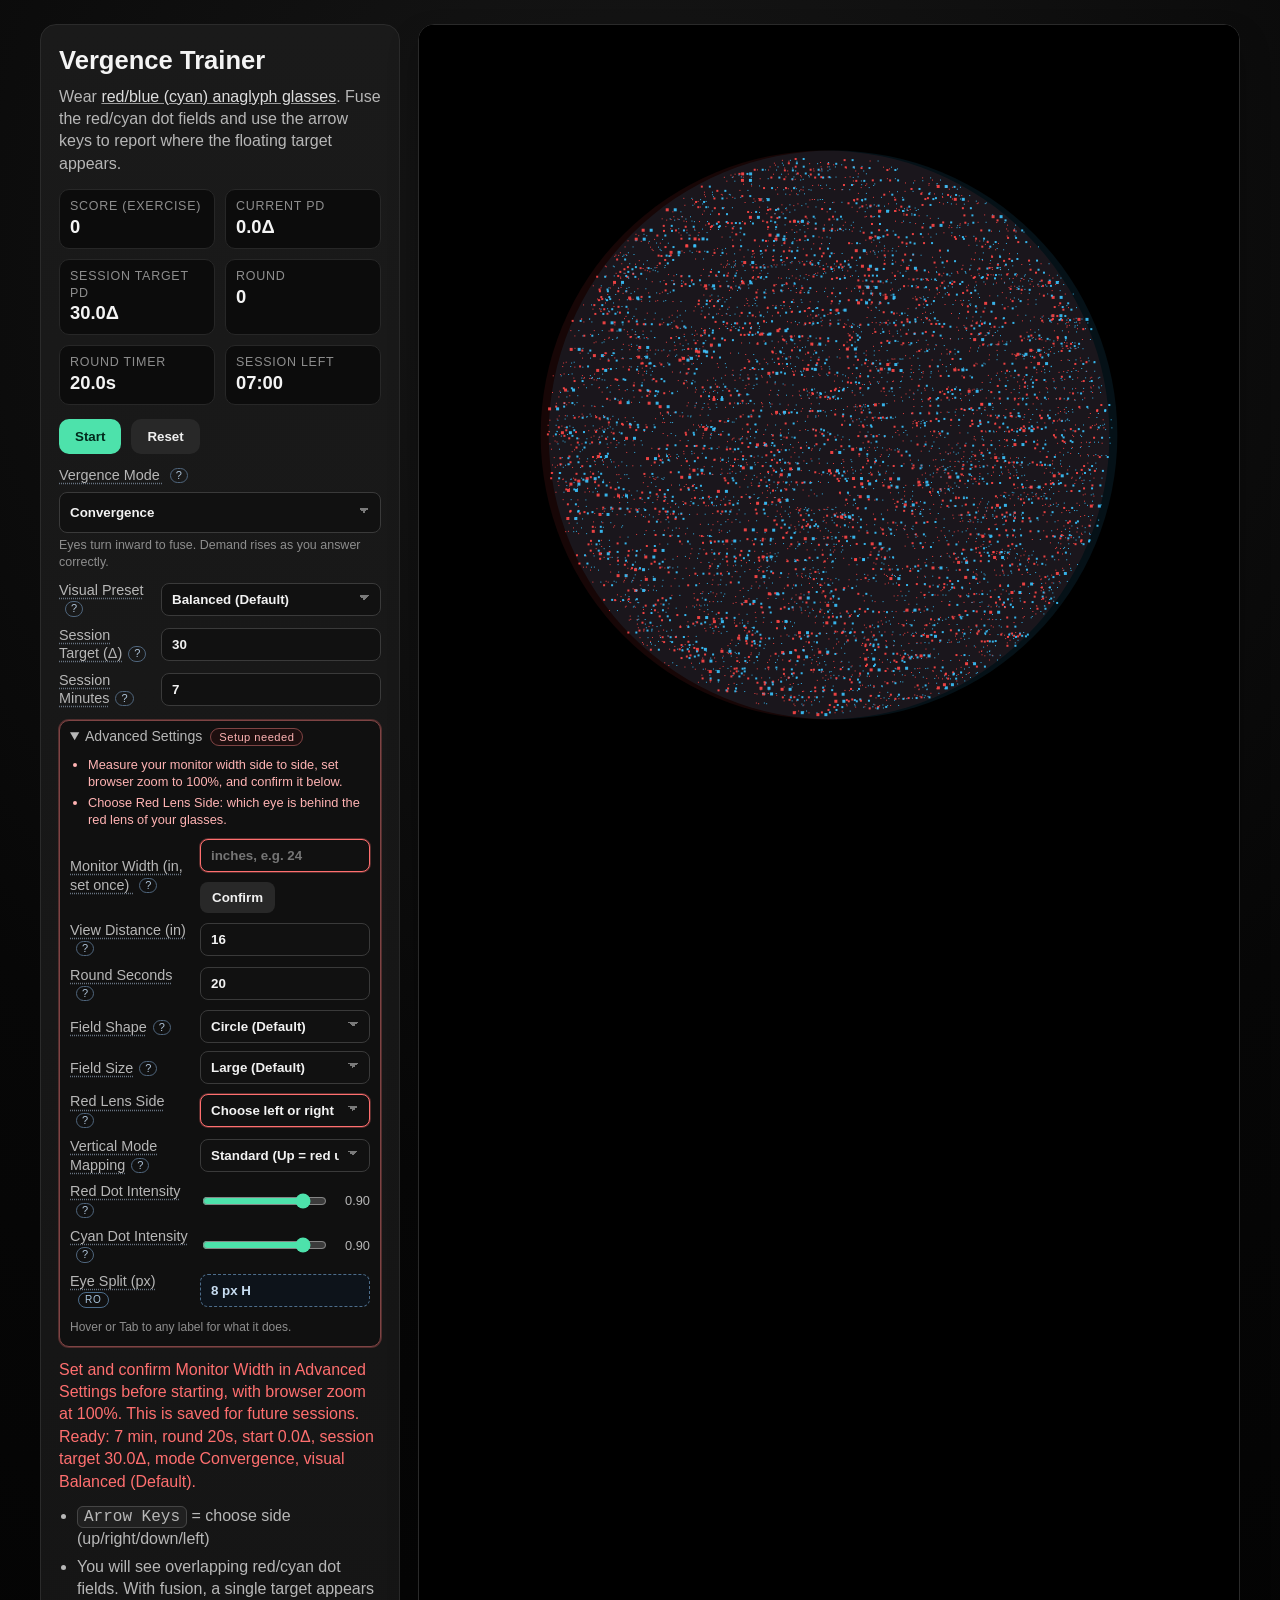
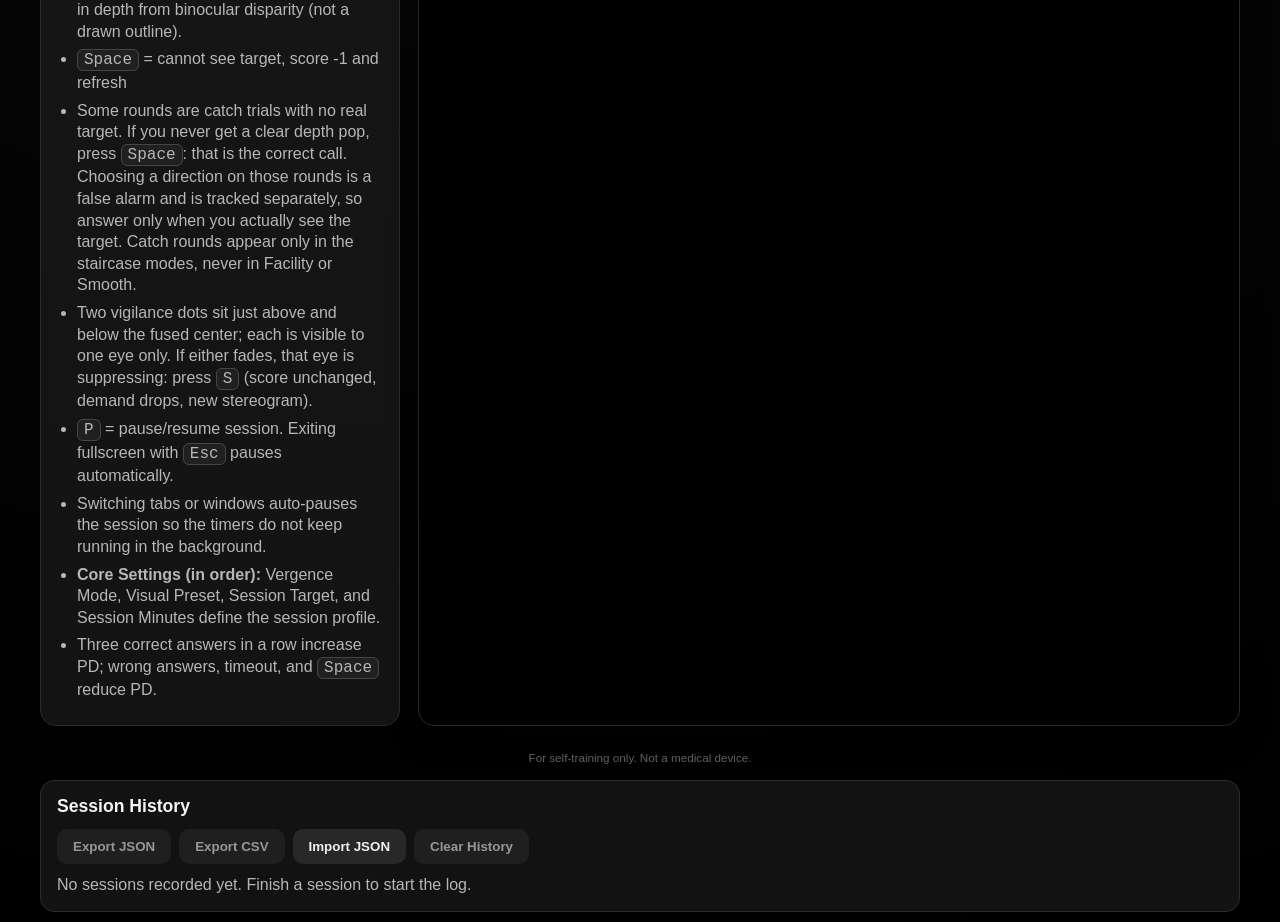
==== commit 394ad019: "fix: restore session goal across modes and harden review findings Cap the goal both ways so it resto" ====
--- a/index.html
+++ b/index.html
@@ -12,7 +12,7 @@
         <h1 id="appTitle">Vergence Trainer</h1>
         <p class="intro-copy">
           Wear
-          <a href="https://en.wikipedia.org/wiki/Anaglyph_3D" target="_blank" rel="noopener noreferrer">red/blue anaglyph glasses</a>.
+          <a href="https://en.wikipedia.org/wiki/Anaglyph_3D" target="_blank" rel="noopener noreferrer">red/blue (cyan) anaglyph glasses</a>.
           Fuse the red/cyan dot fields and use the arrow keys to report where
           the floating target appears.
         </p>
@@ -97,7 +97,7 @@
             <label
               for="monitorWidth"
               class="monitor-width-label has-tooltip"
-              data-tip="Measure your screen side to side (not diagonally), in inches. Everything the app says in prism diopters is scaled from this, so it has to be right. If your measurement lands between marks, round up. Asked once, then saved in this browser."
+              data-tip="Measure your screen side to side (not diagonally), in inches. Everything the app says in prism diopters is scaled from this, so it has to be right. If your measurement lands between marks, round up. Set browser zoom to 100% (Cmd/Ctrl+0) before confirming; the app cannot detect zoom that was already applied. Asked once, then saved in this browser."
             >
               Monitor Width (in, set once)
             </label>
@@ -190,7 +190,7 @@
             >Vertical Mode Mapping</label>
             <select id="verticalPolarity">
               <option value="standard">Standard (Up = red up)</option>
-              <option value="flipped">Flipped (Up = blue up)</option>
+              <option value="flipped">Flipped (Up = blue (cyan) up)</option>
             </select>
             <label
               for="leftDotIntensity"
@@ -217,7 +217,7 @@
             >Eye Split (px)</label>
             <input id="lrSplit" type="text" value="0 px" readonly />
           </div>
-          <p class="advanced-hint">Hover any label for what it does.</p>
+          <p class="advanced-hint">Hover or Tab to any label for what it does.</p>
           <ul class="advanced-help-list debug-only">
             <li><strong>Debug Shortcuts:</strong> <kbd>[</kbd> or <kbd>-</kbd> / <kbd>_</kbd> for -1; <kbd>]</kbd> or <kbd>=</kbd> / <kbd>+</kbd> for +1. Works in fullscreen.</li>
           </ul>
--- a/styles.css
+++ b/styles.css
@@ -279,7 +279,8 @@
   transition: opacity 120ms ease;
 }
 
-.setup-grid label.has-tooltip[data-tip]:hover::before {
+.setup-grid label.has-tooltip[data-tip]:hover::before,
+.setup-grid label.has-tooltip[data-tip]:focus-visible::before {
   opacity: 1;
   visibility: visible;
 }
@@ -307,7 +308,8 @@
   transition: opacity 120ms ease;
 }
 
-.setup-grid label.has-tooltip:hover .mode-tip-panel {
+.setup-grid label.has-tooltip:hover .mode-tip-panel,
+.setup-grid label.has-tooltip:focus-visible .mode-tip-panel {
   opacity: 1;
   visibility: visible;
 }
